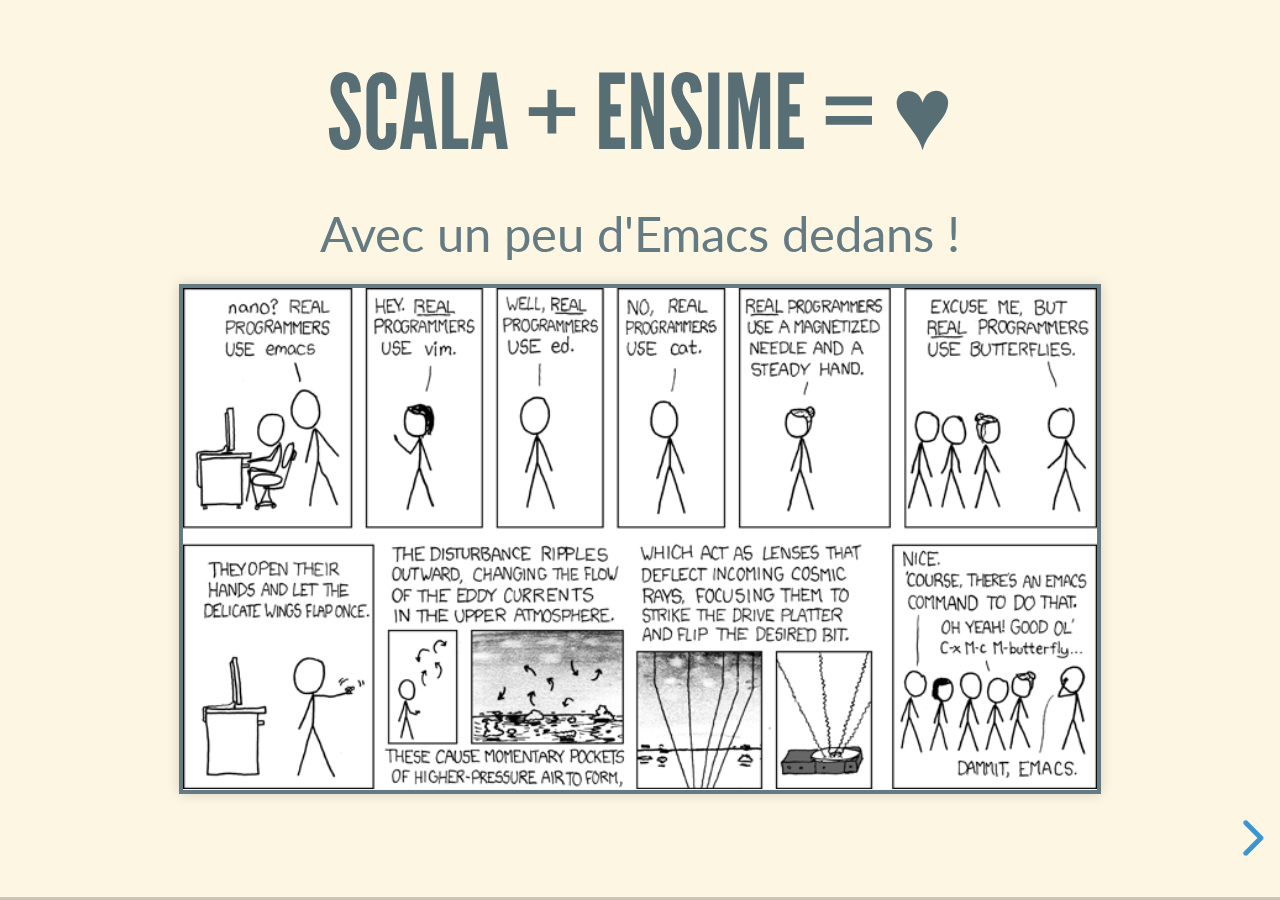
==== index.html @ ba0b38a6 "Update slides and imgs" ====
<!DOCTYPE html>
<html lang="en">
<head>
<meta charset="utf-8"/>
<title>Scala + Ensime = ♥</title>
<style type="text/css">
.underline { text-decoration: underline; }
</style>
<link rel="stylesheet" href="./reveal.js/css/reveal.css"/>

<link rel="stylesheet" href="./reveal.js/css/theme/solarized.css" id="theme"/>

<link rel="stylesheet" href="style.css"/>

<!-- If the query includes 'print-pdf', include the PDF print sheet -->
<script>
    if( window.location.search.match( /print-pdf/gi ) ) {
        var link = document.createElement( 'link' );
        link.rel = 'stylesheet';
        link.type = 'text/css';
        link.href = './reveal.js/css/print/pdf.css';
        document.getElementsByTagName( 'head' )[0].appendChild( link );
    }
</script>
</head>
<body>
<div class="reveal">
<div class="slides">

<section>
<section id="slide-orgc61196a">
<h2 id="orgc61196a">Scala + Ensime = ♥</h2>
<p>
Avec un peu d'Emacs dedans !
<img src="./img/emacs-vs-vi.png" alt="emacs-vs-vi.png" />
</p>

</section>
</section>
<section>
<section id="slide-org08a97b7">
<h2 id="org08a97b7">Sondage</h2>
<ul>
<li class="off"><code>[&#xa0;]</code> Intellij</li>
<li class="off"><code>[&#xa0;]</code> Eclipse</li>
<li class="off"><code>[&#xa0;]</code> Ensime</li>
<li class="off"><code>[&#xa0;]</code> Autre ?</li>

</ul>

</section>
</section>
<section>
<section id="slide-org1eafcb4">
<h2 id="org1eafcb4">C'est quoi l'idée</h2>

<div class="figure">
<p><img src="./img/architecture.png" alt="architecture.png" />
</p>
</div>
</section>
</section>
<section>
<section id="slide-org914d199">
<h2 id="org914d199">Indépendant de l'éditeur et de l'outil de build</h2>
<div class="outline-text-2" id="text-org914d199">
</div>
</section>
<section id="slide-org81a9656">
<h3 id="org81a9656">Build tools</h3>
<ul>
<li>sbt</li>
<li>cbt</li>
<li>maven</li>
<li>gradle</li>

</ul>
<p>
&#x2026;
</p>

</section>
<section id="slide-orgff2a588">
<h3 id="orgff2a588">Editeurs</h3>
<ul>
<li>Emacs (♥)</li>
<li>Atom</li>
<li>Vim</li>
<li>Visual Studio Code</li>

</ul>

</section>
</section>
<section>
<section id="slide-org718e95d">
<h2 id="org718e95d">En pratique</h2>
<ol>
<li><p>
Installer le plugin sbt
</p>
<div class="org-src-container">

<pre  class="src src-scala"><span style="color: #75715E;">// </span><span style="color: #75715E;">./.sbt/1.0/plugins/plugins.sbt</span>
addSbtPlugin(<span style="color: #E6DB74;">"org.ensime"</span> % <span style="color: #E6DB74;">"sbt-ensime"</span> % <span style="color: #E6DB74;">"2.1.0"</span>)
</pre>
</div></li>
<li><p>
Générer une configuration par projet
</p>
<div class="org-src-container">

<pre  class="src src-bash">% sbt ensimeConfig 
</pre>
</div></li>
<li>Intégration dans l'éditeur (emacs)
<ul>
<li>Installation du package (<code>M-x list-packages</code>)</li>
<li>Lancement de l'intégration (<code>M-x ensime</code>)</li>

</ul></li>

</ol>

</section>
</section>
<section>
<section id="slide-orgbb2fb79">
<h2 id="orgbb2fb79">Emacs</h2>

<div class="figure">
<p><img src="./img/rage.jpg" alt="rage.jpg" />
</p>
</div>

</section>
<section id="slide-orgfcbe095">
<h3 id="orgfcbe095">Pas si difficile</h3>
<ul>
<li>Tutoriel intégré</li>
<li><code>helm</code> package</li>
<li><code>M-x</code> For the win !</li>

</ul>

</section>
</section>
<section>
<section id="slide-org465db00">
<h2 id="org465db00">Demo</h2>
<ul>
<li>Code compilation/checking</li>
<li>Inférence des types (C-c C-v t)</li>
<li>Completion</li>
<li>Import de type (C-c C-r t)</li>
<li>Navigation dans le code (M-. et M-,)</li>
<li>Trouver les utilisations (C-c C-v r)</li>
<li>Expliciter les implicites (C-c C-v e)</li>
<li>Serveur de documentation (C-c C-v d)</li>
<li>Refactor (`C-v C-r r` et `C-v C-r r`)</li>
<li>&#x2026;</li>

</ul>

</section>
</section>
<section>
<section id="slide-org4316c20">
<h2 id="org4316c20">Tips</h2>
<div class="outline-text-2" id="text-org4316c20">
</div>
</section>
<section id="slide-orgc3656e1">
<h3 id="orgc3656e1">sbt tasks</h3>
<div class="org-src-container">

<pre  class="src src-sh">% sbt ensimeConfigProject
% sbt ensimeServerIndex
% sbt ensimeSnapshot
% sbt ensimeRestore
</pre>
</div>

</section>
<section id="slide-org3f2fc56">
<h3 id="org3f2fc56">Erreur fréquente</h3>
<pre  class="example">
[warn] You have a different version of scala for ENSIME (2.12.4) and hello-world-template (2.12.3).
[warn] If this is not what you intended, try fixing your build with:
[warn]   scalaVersion in ThisBuild := "2.12.3"
[warn] in your build.sbt, or override the ENSIME scala version with:
[warn]   ensimeScalaVersion in ThisBuild := "2.12.3"
[warn] in a ensime.sbt: http://ensime.org/build_tools/sbt/#customise
</pre>

</section>
</section>
<section>
<section id="slide-orgf9c6895">
<h2 id="orgf9c6895">Ce que je n'ai pas testé</h2>
<ul>
<li>Debugging</li>
<li>Support Java</li>

</ul>

</section>
</section>
<section>
<section id="slide-org01785d7">
<h2 id="org01785d7">Les moins</h2>
<ul>
<li>Lag (pas pire qu'Intellij)</li>
<li>Bugs / Crash</li>
<li>Pas aussi complet qu'un IDE</li>
<li>Pas pour les débutants</li>

</ul>

</section>
</section>
<section>
<section id="slide-orgfb635d1">
<h2 id="orgfb635d1">Les plus</h2>
<ul>
<li>Intégration dans l'outil de votre choix</li>
<li>Open-source et facilement hackable</li>
<li>Documentation / gitter</li>
<li>Emacs, un vrai plus au quotidien</li>

</ul>

</section>
</section>
<section>
<section id="slide-org486a2b3">
<h2 id="org486a2b3">Merci</h2>

<div class="figure">
<p><img src="./img/try.jpg" alt="try.jpg" />
</p>
</div>

<p>
<a href="https://jpthomasset.github.io/slug-ensime/">https://jpthomasset.github.io/slug-ensime/</a>
</p>

<p>
Made with ♥ using Emacs (org-mode)
</p>
</section>
</section>
</div>
</div>
<script src="./reveal.js/lib/js/head.min.js"></script>
<script src="./reveal.js/js/reveal.js"></script>

<script>
// Full list of configuration options available here:
// https://github.com/hakimel/reveal.js#configuration
Reveal.initialize({

controls: true,
progress: true,
history: false,
center: true,
slideNumber: false,
rollingLinks: false,
keyboard: true,
overview: true,

theme: Reveal.getQueryHash().theme, // available themes are in /css/theme
transition: Reveal.getQueryHash().transition || 'default', // default/cube/page/concave/zoom/linear/fade/none
transitionSpeed: 'default',
multiplex: {
    secret: '', // null if client
    id: '', // id, obtained from socket.io server
    url: '' // Location of socket.io server
},

// Optional libraries used to extend on reveal.js
dependencies: [
 { src: './reveal.js/lib/js/classList.js', condition: function() { return !document.body.classList; } },
 { src: './reveal.js/plugin/markdown/marked.js', condition: function() { return !!document.querySelector( '[data-markdown]' ); } },
 { src: './reveal.js/plugin/markdown/markdown.js', condition: function() { return !!document.querySelector( '[data-markdown]' ); } },
 { src: './reveal.js/plugin/zoom-js/zoom.js', async: true, condition: function() { return !!document.body.classList; } },
 { src: './reveal.js/plugin/notes/notes.js', async: true, condition: function() { return !!document.body.classList; } }]
});
</script>
</body>
</html>
---- reveal.js/css/theme/solarized.css ----
/**
 * Solarized Light theme for reveal.js.
 * Author: Achim Staebler
 */
@import url(../../lib/font/league-gothic/league-gothic.css);
@import url(https://fonts.googleapis.com/css?family=Lato:400,700,400italic,700italic);
/**
 * Solarized colors by Ethan Schoonover
 */
html * {
  color-profile: sRGB;
  rendering-intent: auto; }

/*********************************************
 * GLOBAL STYLES
 *********************************************/
body {
  background: #fdf6e3;
  background-color: #fdf6e3; }

.reveal {
  font-family: "Lato", sans-serif;
  font-size: 40px;
  font-weight: normal;
  color: #657b83; }

::selection {
  color: #fff;
  background: #d33682;
  text-shadow: none; }

::-moz-selection {
  color: #fff;
  background: #d33682;
  text-shadow: none; }

.reveal .slides > section,
.reveal .slides > section > section {
  line-height: 1.3;
  font-weight: inherit; }

/*********************************************
 * HEADERS
 *********************************************/
.reveal h1,
.reveal h2,
.reveal h3,
.reveal h4,
.reveal h5,
.reveal h6 {
  margin: 0 0 20px 0;
  color: #586e75;
  font-family: "League Gothic", Impact, sans-serif;
  font-weight: normal;
  line-height: 1.2;
  letter-spacing: normal;
  text-transform: uppercase;
  text-shadow: none;
  word-wrap: break-word; }

.reveal h1 {
  font-size: 3.77em; }

.reveal h2 {
  font-size: 2.11em; }

.reveal h3 {
  font-size: 1.55em; }

.reveal h4 {
  font-size: 1em; }

.reveal h1 {
  text-shadow: none; }

/*********************************************
 * OTHER
 *********************************************/
.reveal p {
  margin: 20px 0;
  line-height: 1.3; }

/* Ensure certain elements are never larger than the slide itself */
.reveal img,
.reveal video,
.reveal iframe {
  max-width: 95%;
  max-height: 95%; }

.reveal strong,
.reveal b {
  font-weight: bold; }

.reveal em {
  font-style: italic; }

.reveal ol,
.reveal dl,
.reveal ul {
  display: inline-block;
  text-align: left;
  margin: 0 0 0 1em; }

.reveal ol {
  list-style-type: decimal; }

.reveal ul {
  list-style-type: disc; }

.reveal ul ul {
  list-style-type: square; }

.reveal ul ul ul {
  list-style-type: circle; }

.reveal ul ul,
.reveal ul ol,
.reveal ol ol,
.reveal ol ul {
  display: block;
  margin-left: 40px; }

.reveal dt {
  font-weight: bold; }

.reveal dd {
  margin-left: 40px; }

.reveal blockquote {
  display: block;
  position: relative;
  width: 70%;
  margin: 20px auto;
  padding: 5px;
  font-style: italic;
  background: rgba(255, 255, 255, 0.05);
  box-shadow: 0px 0px 2px rgba(0, 0, 0, 0.2); }

.reveal blockquote p:first-child,
.reveal blockquote p:last-child {
  display: inline-block; }

.reveal q {
  font-style: italic; }

.reveal pre {
  display: block;
  position: relative;
  width: 90%;
  margin: 20px auto;
  text-align: left;
  font-size: 0.55em;
  font-family: monospace;
  line-height: 1.2em;
  word-wrap: break-word;
  box-shadow: 0px 0px 6px rgba(0, 0, 0, 0.3); }

.reveal code {
  font-family: monospace;
  text-transform: none; }

.reveal pre code {
  display: block;
  padding: 5px;
  overflow: auto;
  max-height: 400px;
  word-wrap: normal; }

.reveal table {
  margin: auto;
  border-collapse: collapse;
  border-spacing: 0; }

.reveal table th {
  font-weight: bold; }

.reveal table th,
.reveal table td {
  text-align: left;
  padding: 0.2em 0.5em 0.2em 0.5em;
  border-bottom: 1px solid; }

.reveal table th[align="center"],
.reveal table td[align="center"] {
  text-align: center; }

.reveal table th[align="right"],
.reveal table td[align="right"] {
  text-align: right; }

.reveal table tbody tr:last-child th,
.reveal table tbody tr:last-child td {
  border-bottom: none; }

.reveal sup {
  vertical-align: super; }

.reveal sub {
  vertical-align: sub; }

.reveal small {
  display: inline-block;
  font-size: 0.6em;
  line-height: 1.2em;
  vertical-align: top; }

.reveal small * {
  vertical-align: top; }

/*********************************************
 * LINKS
 *********************************************/
.reveal a {
  color: #268bd2;
  text-decoration: none;
  -webkit-transition: color .15s ease;
  -moz-transition: color .15s ease;
  transition: color .15s ease; }

.reveal a:hover {
  color: #78b9e6;
  text-shadow: none;
  border: none; }

.reveal .roll span:after {
  color: #fff;
  background: #1a6091; }

/*********************************************
 * IMAGES
 *********************************************/
.reveal section img {
  margin: 15px 0px;
  background: rgba(255, 255, 255, 0.12);
  border: 4px solid #657b83;
  box-shadow: 0 0 10px rgba(0, 0, 0, 0.15); }

.reveal section img.plain {
  border: 0;
  box-shadow: none; }

.reveal a img {
  -webkit-transition: all .15s linear;
  -moz-transition: all .15s linear;
  transition: all .15s linear; }

.reveal a:hover img {
  background: rgba(255, 255, 255, 0.2);
  border-color: #268bd2;
  box-shadow: 0 0 20px rgba(0, 0, 0, 0.55); }

/*********************************************
 * NAVIGATION CONTROLS
 *********************************************/
.reveal .controls {
  color: #268bd2; }

/*********************************************
 * PROGRESS BAR
 *********************************************/
.reveal .progress {
  background: rgba(0, 0, 0, 0.2);
  color: #268bd2; }

.reveal .progress span {
  -webkit-transition: width 800ms cubic-bezier(0.26, 0.86, 0.44, 0.985);
  -moz-transition: width 800ms cubic-bezier(0.26, 0.86, 0.44, 0.985);
  transition: width 800ms cubic-bezier(0.26, 0.86, 0.44, 0.985); }
---- style.css ----
.reveal blockquote {
    width: 100%;
}

.org-src-container pre {
    background: #3F3F3F;
    color: #fff;
}
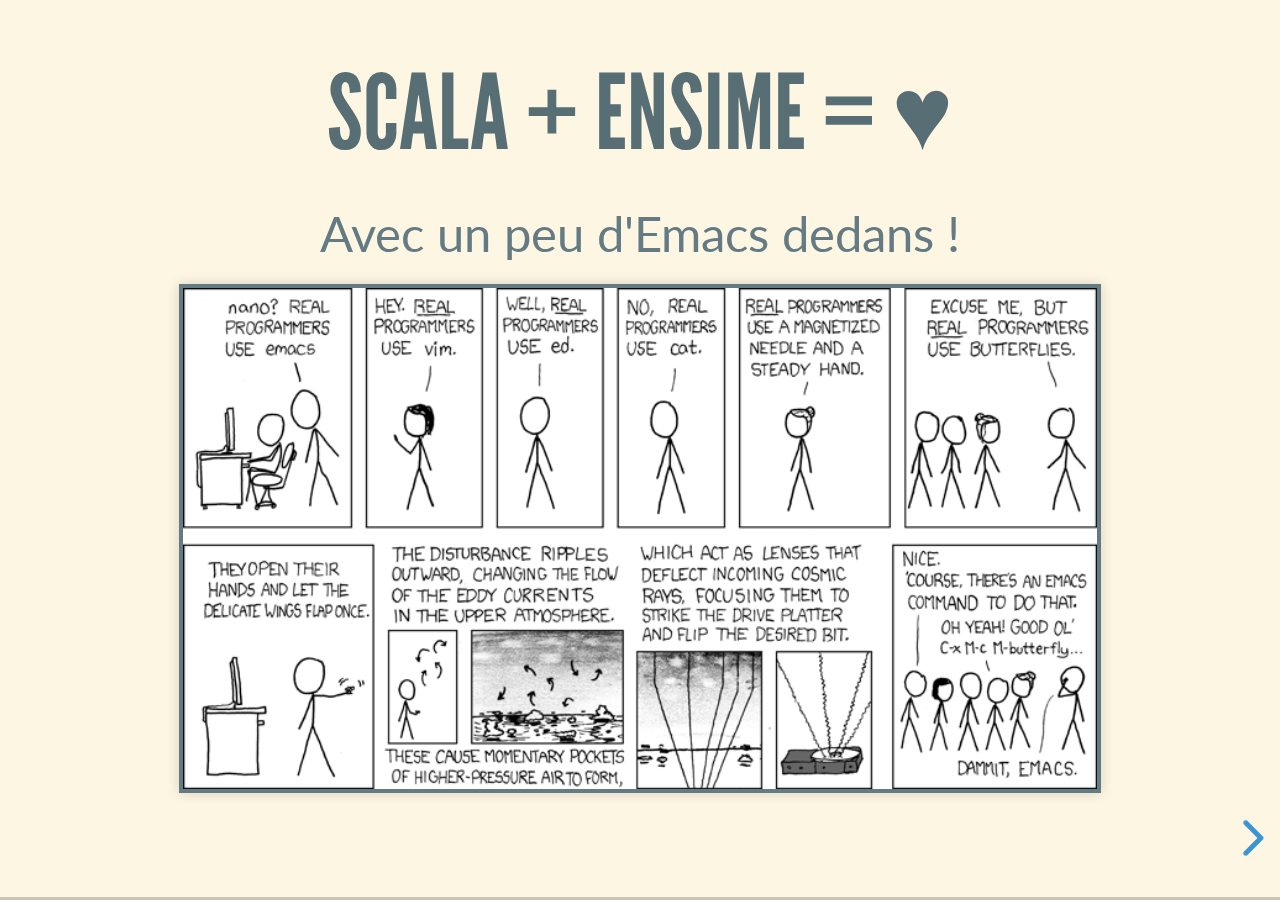
==== commit 479a2a57: "Update presentation" ====
--- a/index.html
+++ b/index.html
@@ -3,6 +3,7 @@
 <head>
 <meta charset="utf-8"/>
 <title>Scala + Ensime = ♥</title>
+<meta name="author" content="(Jean-Pierre Thomasset)"/>
 <style type="text/css">
 .underline { text-decoration: underline; }
 </style>
@@ -28,8 +29,8 @@
 <div class="slides">
 
 <section>
-<section id="slide-orgc61196a">
-<h2 id="orgc61196a">Scala + Ensime = ♥</h2>
+<section id="slide-org05b1d50">
+<h2 id="org05b1d50">Scala + Ensime = ♥</h2>
 <p>
 Avec un peu d'Emacs dedans !
 <img src="./img/emacs-vs-vi.png" alt="emacs-vs-vi.png" />
@@ -38,8 +39,8 @@
 </section>
 </section>
 <section>
-<section id="slide-org08a97b7">
-<h2 id="org08a97b7">Sondage</h2>
+<section id="slide-org2a62060">
+<h2 id="org2a62060">Sondage</h2>
 <ul>
 <li class="off"><code>[&#xa0;]</code> Intellij</li>
 <li class="off"><code>[&#xa0;]</code> Eclipse</li>
@@ -51,8 +52,8 @@
 </section>
 </section>
 <section>
-<section id="slide-org1eafcb4">
-<h2 id="org1eafcb4">C'est quoi l'idée</h2>
+<section id="slide-orgfe4f412">
+<h2 id="orgfe4f412">C'est quoi l'idée</h2>
 
 <div class="figure">
 <p><img src="./img/architecture.png" alt="architecture.png" />
@@ -61,13 +62,13 @@
 </section>
 </section>
 <section>
-<section id="slide-org914d199">
-<h2 id="org914d199">Indépendant de l'éditeur et de l'outil de build</h2>
-<div class="outline-text-2" id="text-org914d199">
-</div>
-</section>
-<section id="slide-org81a9656">
-<h3 id="org81a9656">Build tools</h3>
+<section id="slide-orgcfee90b">
+<h2 id="orgcfee90b">Indépendant de l'éditeur et de l'outil de build</h2>
+<div class="outline-text-2" id="text-orgcfee90b">
+</div>
+</section>
+<section id="slide-orgf9f84d1">
+<h3 id="orgf9f84d1">Build tools</h3>
 <ul>
 <li>sbt</li>
 <li>cbt</li>
@@ -80,8 +81,8 @@
 </p>
 
 </section>
-<section id="slide-orgff2a588">
-<h3 id="orgff2a588">Editeurs</h3>
+<section id="slide-org741b216">
+<h3 id="org741b216">Editeurs</h3>
 <ul>
 <li>Emacs (♥)</li>
 <li>Atom</li>
@@ -93,8 +94,8 @@
 </section>
 </section>
 <section>
-<section id="slide-org718e95d">
-<h2 id="org718e95d">En pratique</h2>
+<section id="slide-org87ed2bb">
+<h2 id="org87ed2bb">En pratique</h2>
 <ol>
 <li><p>
 Installer le plugin sbt
@@ -125,8 +126,8 @@
 </section>
 </section>
 <section>
-<section id="slide-orgbb2fb79">
-<h2 id="orgbb2fb79">Emacs</h2>
+<section id="slide-org531181e">
+<h2 id="org531181e">Emacs</h2>
 
 <div class="figure">
 <p><img src="./img/rage.jpg" alt="rage.jpg" />
@@ -134,8 +135,8 @@
 </div>
 
 </section>
-<section id="slide-orgfcbe095">
-<h3 id="orgfcbe095">Pas si difficile</h3>
+<section id="slide-org455df1a">
+<h3 id="org455df1a">Pas si difficile</h3>
 <ul>
 <li>Tutoriel intégré</li>
 <li><code>helm</code> package</li>
@@ -144,10 +145,20 @@
 </ul>
 
 </section>
-</section>
-<section>
-<section id="slide-org465db00">
-<h2 id="org465db00">Demo</h2>
+<section id="slide-org0a6c47d">
+<h3 id="org0a6c47d">Not just ensime</h3>
+<ul>
+<li>scala-mode</li>
+<li>sbt-mode</li>
+<li>company-mode</li>
+
+</ul>
+
+</section>
+</section>
+<section>
+<section id="slide-orgef06ad7">
+<h2 id="orgef06ad7">Demo</h2>
 <ul>
 <li>Code compilation/checking</li>
 <li>Inférence des types (C-c C-v t)</li>
@@ -165,13 +176,13 @@
 </section>
 </section>
 <section>
-<section id="slide-org4316c20">
-<h2 id="org4316c20">Tips</h2>
-<div class="outline-text-2" id="text-org4316c20">
-</div>
-</section>
-<section id="slide-orgc3656e1">
-<h3 id="orgc3656e1">sbt tasks</h3>
+<section id="slide-orgeb31146">
+<h2 id="orgeb31146">Tips</h2>
+<div class="outline-text-2" id="text-orgeb31146">
+</div>
+</section>
+<section id="slide-orgb49a063">
+<h3 id="orgb49a063">sbt tasks</h3>
 <div class="org-src-container">
 
 <pre  class="src src-sh">% sbt ensimeConfigProject
@@ -182,8 +193,8 @@
 </div>
 
 </section>
-<section id="slide-org3f2fc56">
-<h3 id="org3f2fc56">Erreur fréquente</h3>
+<section id="slide-orgea13fc1">
+<h3 id="orgea13fc1">Erreur fréquente</h3>
 <pre  class="example">
 [warn] You have a different version of scala for ENSIME (2.12.4) and hello-world-template (2.12.3).
 [warn] If this is not what you intended, try fixing your build with:
@@ -196,8 +207,8 @@
 </section>
 </section>
 <section>
-<section id="slide-orgf9c6895">
-<h2 id="orgf9c6895">Ce que je n'ai pas testé</h2>
+<section id="slide-org6cec438">
+<h2 id="org6cec438">Ce que je n'ai pas testé</h2>
 <ul>
 <li>Debugging</li>
 <li>Support Java</li>
@@ -207,8 +218,8 @@
 </section>
 </section>
 <section>
-<section id="slide-org01785d7">
-<h2 id="org01785d7">Les moins</h2>
+<section id="slide-org9226b5b">
+<h2 id="org9226b5b">Les moins</h2>
 <ul>
 <li>Lag (pas pire qu'Intellij)</li>
 <li>Bugs / Crash</li>
@@ -220,8 +231,8 @@
 </section>
 </section>
 <section>
-<section id="slide-orgfb635d1">
-<h2 id="orgfb635d1">Les plus</h2>
+<section id="slide-org5e8986f">
+<h2 id="org5e8986f">Les plus</h2>
 <ul>
 <li>Intégration dans l'outil de votre choix</li>
 <li>Open-source et facilement hackable</li>
@@ -233,8 +244,8 @@
 </section>
 </section>
 <section>
-<section id="slide-org486a2b3">
-<h2 id="org486a2b3">Merci</h2>
+<section id="slide-orgfde66dd">
+<h2 id="orgfde66dd">Merci</h2>
 
 <div class="figure">
 <p><img src="./img/try.jpg" alt="try.jpg" />
@@ -242,7 +253,7 @@
 </div>
 
 <p>
-<a href="https://jpthomasset.github.io/slug-ensime/">https://jpthomasset.github.io/slug-ensime/</a>
+<a href="https://jpthomasset.github.io/slug-meetup-ensime/">https://jpthomasset.github.io/slug-meetup-ensime/</a>
 </p>
 
 <p>
